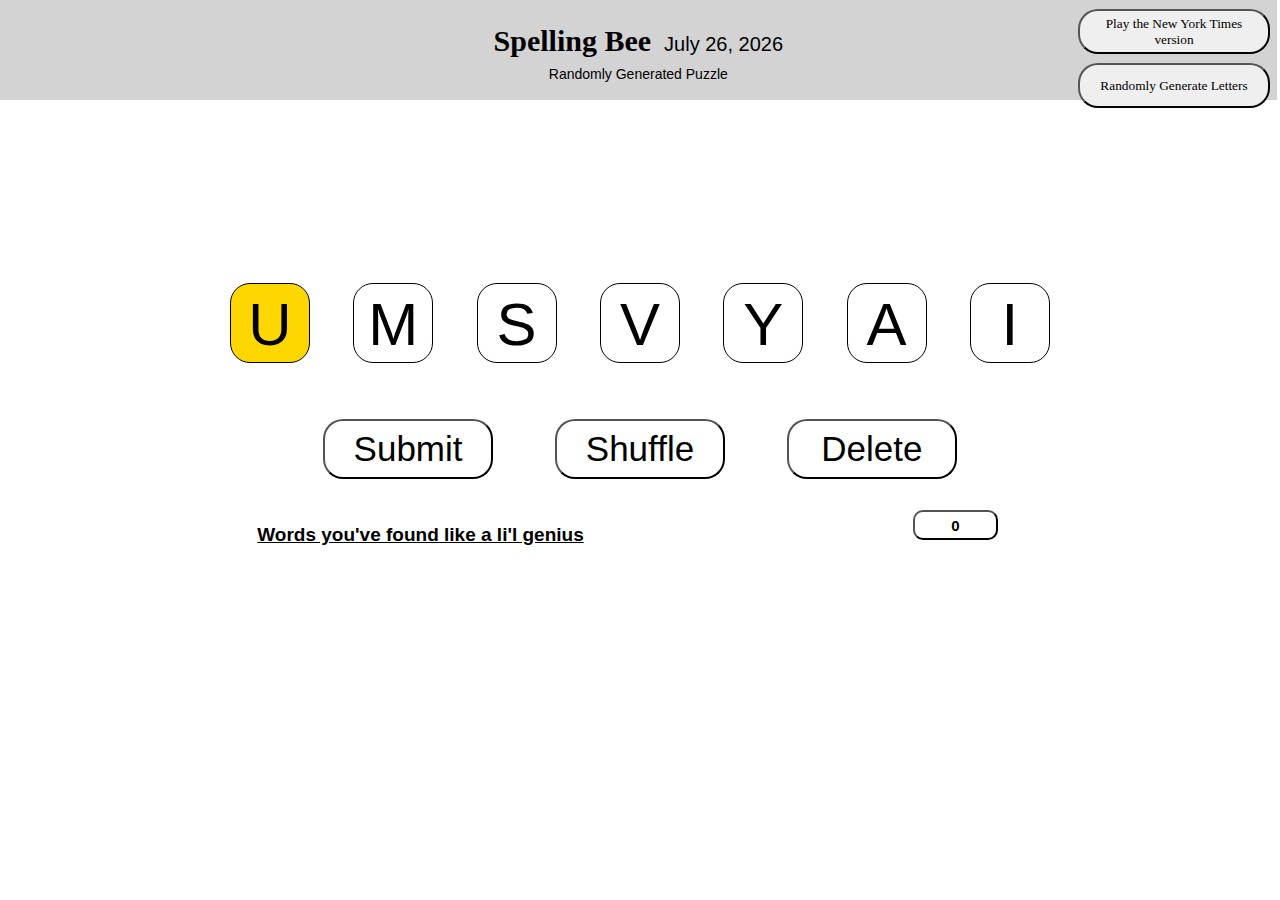
==== index.html @ ce537caf "initial transfer of files from portfolio repo" ====
<!doctype html>
<html lang="en">

<head>
    <meta charset="UTF-8">
    <title>Spelling Bee</title>
    <link rel="stylesheet" href="styles.css">
    <link rel="icon" href="https://www.nytimes.com/games-assets/v2/metadata/sb-favicon.ico?v=v7.8.0"  type="image/x-icon">
    <link rel="search" href="newdict.txt" id="file" />
</head>

<body>
    <article id="siteInformation">
        <div id="titleBlock">
            <p id="spellingBeeTitle">Spelling Bee</p>
            <p id="titleSpacer"></p>
            <p id="todaysDate"></p>
            <button id="nytbutton" onclick="scrape()">Play the New York Times version</button>
            <button id="randombutton" onclick="randomLetters()">Randomly Generate Letters</button>
        </div>
        
        <div>
            <p id="credits"></p>
        </div>
    </article>
    <article>
        
        <p id="notification"></p>
    </article>
    <article>
        <p id="wordDisplay"></p>
    </article>

    <table id="letterBody">
        <tr>
            <th>
                <article class="hiddenSquare"></article>
            </th>
            <th>
                <article class="hiddenSquare"></article>
            </th>
            <th>
                <button type="button" id="firstBox" class="square" onclick="input(textContent)">
                    <p class="letter">
                        
                    </p>
                </button>
            </th>
            <th>
                <button class="square" id="secondBox" onclick="input(textContent)">
                    <p class="letter">
                        
                    </p>
                </button>
            </th>
            <th>
                <button class="square" id="thirdBox" onclick="input(textContent)">
                    <p class="letter">
                        
                    </p>
                </button>
            </th>
            <th>
                <button class="specialSquare" id="fourthBox" onclick="input(textContent)">
                    <p class="letter">
                        
                    </p>

                </button>
            </th>
            <th>
                <button class="square" id="fifthBox" onclick="input(textContent)">
                    <p class="letter">
                        
                    </p>
                </button>
            </th>
            <th>
                <button class="square" id="sixthBox" onclick="input(textContent)">
                    <p class="letter">
                        
                    </p>
                </button>
            </th>
            <th>
                <button class="square" id="seventhBox" onclick="input(textContent)">
                    <p class="letter">
                        
                    </p>
                </button>
            </th>
            
            <th>
                <article class="hiddenSquare"></article>
            </th>
            <th>
                <article class="hiddenSquare"></article>
            </th>
        </tr>

    </table>

    <table id="editButtons">
        <tr>
            <th>
                <article class="hiddenRectangle"></article>
            </th>
            <th>
                <article class="hiddenRectangle"></article>
            </th>
            <th>
                <button class="rectangle" onclick="checkLength()">
                    <p class="buttonText">Submit</p>
                </button>
            </th>
            <th>
                <button class="rectangle" onclick="shuffle()">
                    <p class="buttonText">Shuffle</p>
                </button>
            </th>
            <th>
                <button class="rectangle" onclick="deleteLetter()">
                    <p class="buttonText">Delete</p>
                </button>
            </th>
            <th>

                <article class="hiddenRectangle"></article>
            </th>
            <th>
                <article class="hiddenRectangle"></article>
            </th>

        </tr>

    </table>
    
    <table>
        <tr>
            <th id="wordBankTitleCell">
                <p id="wordBankTitle">Words you've found like a li'l genius</p>
            </th>
            <th>
                <button class="smallRectangle" onclick="showScoringGuidelines()">
                    <p id="pointCounter"></p>
                </button>
            </th>
            <!--
            <th id="clearButtonCell">
                <button class="smallRectangle" onclick="clearBank()">
                    <p class="smallButtonText">Clear</p>
                </button>
            </th>
            -->
        </tr>
    </table>
    
    
    <p id="wordBank"></p>

    

</body>
<script type="text/javascript" src="app.js"></script>



</html>
---- styles.css ----
button {
    outline: none;
}

#nytbutton {
    margin-right: 10px;
    right: 0;
    top: 1vh;
    margin-top: 0;
    position: fixed;
    width: 15vw;
    height: 5vh;
    font-family: trebuchet ms;
    border-radius: 20px;
    user-select: none;
}

#nytbutton:hover {
    transform: scale(1.05);
}
#randombutton:hover {
    transform: scale(1.05);
}

#randombutton {
    margin-right: 10px;
    right: 0;
    top: 5vh;
    margin-top: 2vh;
    position: fixed;
    width: 15vw;
    height: 5vh;
    font-family: trebuchet ms;
    border-radius: 20px;
    user-select: none;
}
.square {
    border: 1px solid black;
    height: 80px;
    width: 80px;
    background-color: white;
    text-align: center;
    margin-left: auto;
    margin-right: auto;
    //display: inline;
    border-radius: 20px;
    line-height: 80px;
    font-size: 60px;
    user-select: none;
}

.specialSquare {
    border: 1px solid black;
    height: 80px;
    width: 80px;
    background-color: gold;
    text-align: center;
    margin-left: auto;
    margin-right: auto;
    //display: inline;
    border-radius: 20px;
    line-height: 80px;
    font-size: 60px;
    user-select: none;
}

.hiddenSquare {
    width: 5vw;
}

.hiddenRectangle {
    width: 8vw;
}

.square:hover {
    background-color: lightgrey;
    transform: scale(1.1);
}

.specialSquare:hover {
    background-color: lightgrey;
    transform: scale(1.1);
}

.letter {
    height: 80px;
    margin-top: auto;
    margin-bottom: auto;
    vertical-align: middle;
    line-height: 80px;
    font-size: 70px;
    user-select: none;
}

#siteInformation {
    height: 100px;
    background-color: lightgrey;
    width: 101%;
    margin-top: -8px;
    margin-left: -8px;
    margin-right: -8px;

}

@font-face {
    font-family: karnak;
    src: url(karnakpro-black.otf);
}

#titleSpacer {
    display: inline-block;
    width: 5px;
}

#titleBlock {
    padding-top: 1.5%;
    text-align: center;
}


#spellingBeeTitle {
    display: inline-block;
    text-align: center;
    font-family: karnak;
    font-weight: bold;
    font-size: 30px;
    margin: 0;
}

#todaysDate {
    display: inline-block;
    text-align: center;
    margin: 0;
    font-family: arial;
    font-size: 20px;
    margin: 0;
}


#notification {
    height: 30px;
    text-align: center;
    padding-top: 10px;
    margin-top: 0px;
    font-family: arial;
    font-size: 20px;
    line-height: 20px;
}

#wordDisplay {
    padding-top: 0px;
    margin-top: 0px;
    text-align: center;
    line-height: 80px;
    font-size: 70px;
    height: 80px;
    line-height: 80px;
    font-family: arial;
    margin-bottom: 40px;
    
}

#credits {
    text-align: center;
    margin: 0;
    margin-top: 8px;
    font-family: arial;
    font-size: 14px;    
}


table {
    width: 100%;
    margin-left: auto;
    margin-right: auto;
    align-content: center;
    
}

.rectangle {
    height: 60px;
    width: 170px;
    border-radius: 20px;
    background-color: white;
}

.rectangle:hover {
    background-color: lightgrey;
    transform: scale(1.1);
}

#editButtons {
    padding-top: 50px;
}

.buttonText {
    font-size: 35px;
    margin-top: auto;
    margin-bottom: auto;
    user-select: none;
}


.smallRectangle {
    height: 30px;
    width: 85px;
    border-radius: 10px;
    background-color: white;
}

.smallRectangle:hover {
    // background-color: lightgrey;
    transform: scale(1.1);
}

.smallButtonText {
    margin-top: auto;
    margin-bottom: auto;
    font-size: 15px;
    font-weight: bold;
    user-select: none;
}

#pointCounter {
    margin-top: auto;
    margin-bottom: auto;
    font-size: 15px;
    font-weight: bold;
    user-select: none;
}

#wordBankTitleCell {
    width: 50%;
}

#clearButtonCell {
    width: 50%;
    padding-top: 20px;
}


#wordBankTitle {
    padding-left: 15vw;
    padding-top: 20px;
    font-family: arial;
    font-size: 19px;
    text-decoration: underline;
    
}

#wordBank {
    padding-left: 10%;
    padding-top: 10px;
    font-family: arial;
    font-size: 19px;    
}
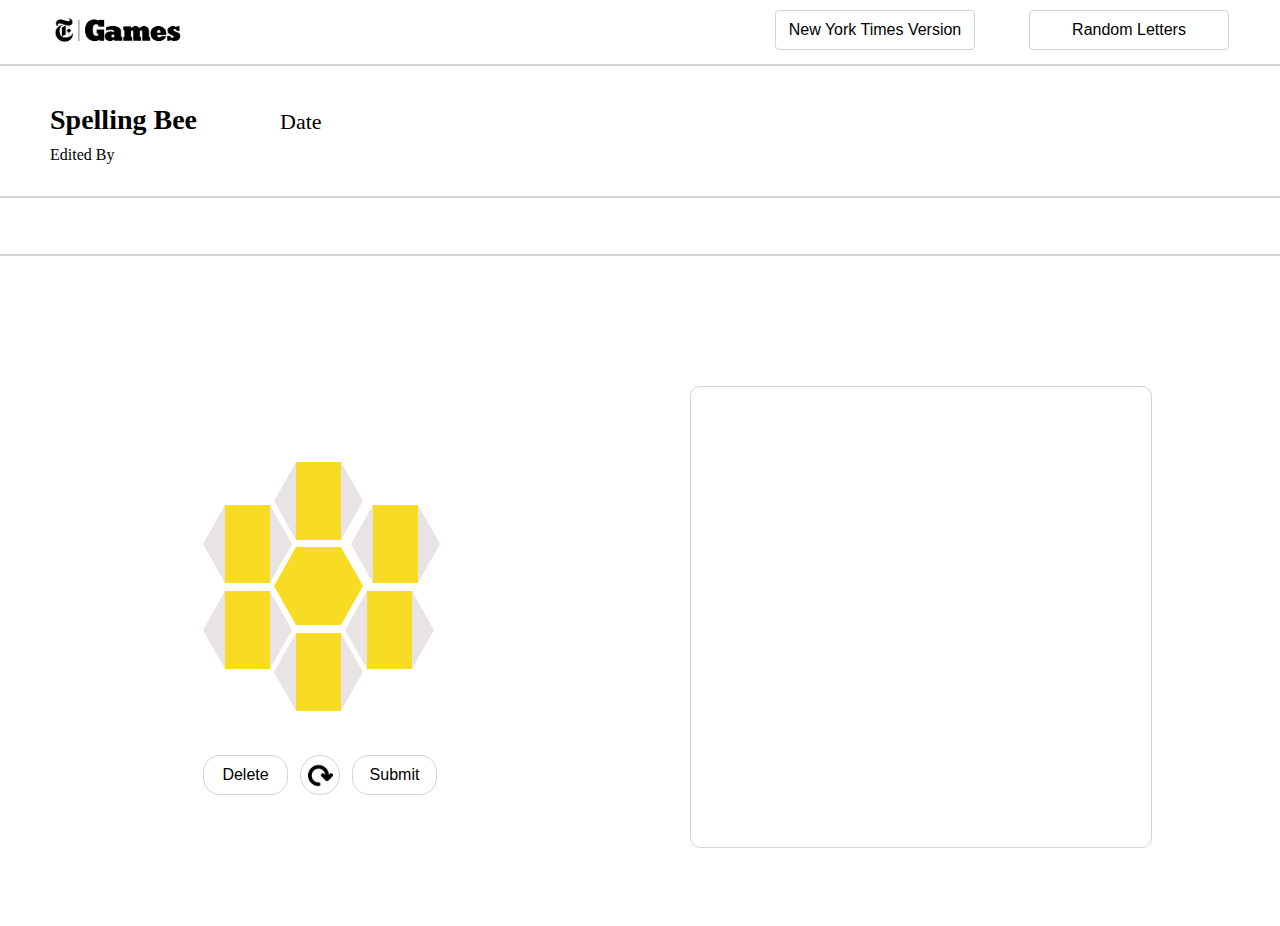
==== commit 3eaae43c: "update UI to match NYT site" ====
--- a/index.html
+++ b/index.html
@@ -3,166 +3,109 @@
 
 <head>
     <meta charset="UTF-8">
-    <title>Spelling Bee</title>
+    <title>Spelling Bee - The New York Times</title>
     <link rel="stylesheet" href="styles.css">
     <link rel="icon" href="https://www.nytimes.com/games-assets/v2/metadata/sb-favicon.ico?v=v7.8.0"  type="image/x-icon">
     <link rel="search" href="newdict.txt" id="file" />
 </head>
 
 <body>
-    <article id="siteInformation">
-        <div id="titleBlock">
-            <p id="spellingBeeTitle">Spelling Bee</p>
-            <p id="titleSpacer"></p>
-            <p id="todaysDate"></p>
-            <button id="nytbutton" onclick="scrape()">Play the New York Times version</button>
-            <button id="randombutton" onclick="randomLetters()">Randomly Generate Letters</button>
+    
+    <div id="logo-section">
+        <div id="times-logo"></div>
+        <div id="game-mode-button-section">
+            <button class="large-rectangle-button" onclick="scrape()">New York Times Version</button>
+            <button class="large-rectangle-button" onclick="randomLetters()">Random Letters</button>
+        </div>
+    </div>
+    <div id="title-section">
+        <div id="title-and-date-section">
+            <p id="spelling-bee-title">Spelling Bee</p>
+            <p id="date-title">Date</p>
+        </div>
+        <p id="edited-by-title">Edited By </p>
+
+    </div>
+    <div id="option-bar-section">
+    
+    </div>
+    
+    <div id="main-grid">
+        
+        <div id="letter-half">
+            <div id="notification-box"></div>
+            <div id="word-entry"></div>
+            <div id="letter-board">
+                
+                <div class="hex-row">
+                    <div class="hex invisible">
+                        <div class="left"></div>
+                        <div class="middle"></div>
+                        <div class="right"></div>
+                    </div>
+                    <div class="hex even" onclick="input(3)">
+                        <div class="left"></div>
+                        <div class="middle" id="thirdBox"></div>
+                        <div class="right"></div>
+                    </div>
+                    <div class="hex invisible">
+                        <div class="left"></div>
+                        <div class="middle"></div>
+                        <div class="right"></div>
+                    </div>
+                </div>
+                <div class="hex-row">
+                    <div class="hex" onclick="input(2)">
+                        <div class="left"></div>
+                        <div class="middle" id="secondBox"></div>
+                        <div class="right"></div>
+                    </div>
+                    <div class="hex even" onclick="input(1)">
+                        <div class="left gold"></div>
+                        s<div class="middle" id="firstBox"></div>
+                        <div class="right gold"></div>
+                    </div>
+                    <div class="hex" onclick="input(4)">
+                        <div class="left"></div>
+                        <div class="middle" id="fourthBox"></div>
+                        <div class="right"></div>
+                    </div>
+                </div>
+                <div class="hex-row">
+                    <div class="hex" onclick="input(5)">
+                        <div class="left"></div>
+                        <div class="middle" id="fifthBox"></div>
+                        <div class="right"></div>
+                    </div>
+                    <div class="hex even" onclick="input(6)">
+                        <div class="left"></div>
+                        <div class="middle" id="sixthBox"></div>
+                        <div class="right"></div>
+                    </div>
+                    <div class="hex" onclick="input(7)">
+                        <div class="left"></div>
+                        <div class="middle" id="seventhBox"></div>
+                        <div class="right"></div>
+                    </div>
+                </div>
+            </div>
+            
+            <div id="game-button-section">
+                <button class="rectangle-button" onclick="deleteLetter()">Delete</button>
+                <button class="circle-button" id="shuffle-button" onclick="shuffle()"></button>
+                <button class="rectangle-button" onclick="checkLength()">Submit</button>
+            </div>
         </div>
         
-        <div>
-            <p id="credits"></p>
+        <div id="found-words-half">
+            <div id="point-counter"></div>
+            <div id="word-bank-outline">
+                <div id="word-bank"></div>
+            </div>
         </div>
-    </article>
-    <article>
-        
-        <p id="notification"></p>
-    </article>
-    <article>
-        <p id="wordDisplay"></p>
-    </article>
-
-    <table id="letterBody">
-        <tr>
-            <th>
-                <article class="hiddenSquare"></article>
-            </th>
-            <th>
-                <article class="hiddenSquare"></article>
-            </th>
-            <th>
-                <button type="button" id="firstBox" class="square" onclick="input(textContent)">
-                    <p class="letter">
-                        
-                    </p>
-                </button>
-            </th>
-            <th>
-                <button class="square" id="secondBox" onclick="input(textContent)">
-                    <p class="letter">
-                        
-                    </p>
-                </button>
-            </th>
-            <th>
-                <button class="square" id="thirdBox" onclick="input(textContent)">
-                    <p class="letter">
-                        
-                    </p>
-                </button>
-            </th>
-            <th>
-                <button class="specialSquare" id="fourthBox" onclick="input(textContent)">
-                    <p class="letter">
-                        
-                    </p>
-
-                </button>
-            </th>
-            <th>
-                <button class="square" id="fifthBox" onclick="input(textContent)">
-                    <p class="letter">
-                        
-                    </p>
-                </button>
-            </th>
-            <th>
-                <button class="square" id="sixthBox" onclick="input(textContent)">
-                    <p class="letter">
-                        
-                    </p>
-                </button>
-            </th>
-            <th>
-                <button class="square" id="seventhBox" onclick="input(textContent)">
-                    <p class="letter">
-                        
-                    </p>
-                </button>
-            </th>
-            
-            <th>
-                <article class="hiddenSquare"></article>
-            </th>
-            <th>
-                <article class="hiddenSquare"></article>
-            </th>
-        </tr>
-
-    </table>
-
-    <table id="editButtons">
-        <tr>
-            <th>
-                <article class="hiddenRectangle"></article>
-            </th>
-            <th>
-                <article class="hiddenRectangle"></article>
-            </th>
-            <th>
-                <button class="rectangle" onclick="checkLength()">
-                    <p class="buttonText">Submit</p>
-                </button>
-            </th>
-            <th>
-                <button class="rectangle" onclick="shuffle()">
-                    <p class="buttonText">Shuffle</p>
-                </button>
-            </th>
-            <th>
-                <button class="rectangle" onclick="deleteLetter()">
-                    <p class="buttonText">Delete</p>
-                </button>
-            </th>
-            <th>
-
-                <article class="hiddenRectangle"></article>
-            </th>
-            <th>
-                <article class="hiddenRectangle"></article>
-            </th>
-
-        </tr>
-
-    </table>
-    
-    <table>
-        <tr>
-            <th id="wordBankTitleCell">
-                <p id="wordBankTitle">Words you've found like a li'l genius</p>
-            </th>
-            <th>
-                <button class="smallRectangle" onclick="showScoringGuidelines()">
-                    <p id="pointCounter"></p>
-                </button>
-            </th>
-            <!--
-            <th id="clearButtonCell">
-                <button class="smallRectangle" onclick="clearBank()">
-                    <p class="smallButtonText">Clear</p>
-                </button>
-            </th>
-            -->
-        </tr>
-    </table>
-    
-    
-    <p id="wordBank"></p>
-
-    
+    </div>
 
 </body>
 <script type="text/javascript" src="app.js"></script>
 
-
-
 </html>--- a/styles.css
+++ b/styles.css
@@ -1,263 +1,312 @@
-
-button {
-    outline: none;
-}
-
-#nytbutton {
-    margin-right: 10px;
-    right: 0;
-    top: 1vh;
-    margin-top: 0;
+html {
+    scroll-behavior: smooth;
+}
+
+body{
+    width: 100%;
+    margin: 0;
+    padding: 0;
+    overflow-x: hidden;
+    overflow-y: scroll;
+}
+
+div{
+}
+
+#logo-section{
+    height: 64px;
+    width: 100%;
     position: fixed;
-    width: 15vw;
-    height: 5vh;
-    font-family: trebuchet ms;
-    border-radius: 20px;
+    background-color: white;
+    border-bottom: 2px solid lightgray;
+}
+
+#times-logo{
+    margin-top: 10px;
+    margin-left: 50px;
+    width: 200px;
+    height: 40px;
+    
+    display: inline-block;
+    
+    background-image: url(nyt-games-logo.png);
+    background-size: contain;
+    background-repeat: no-repeat;
+    background-position: eft;
+}
+
+#game-mode-button-section {
+    margin: 0;
+    padding: 0;
+    margin-top: 10px;
+    width: 505px;
+    float: right;
+}
+
+.large-rectangle-button{
+    height: 40px;
+    width: 200px;
+    border-radius: 4px;
+    margin-right: 50px;
+    background-color: white;
+    border: 1px solid lightgray;
+    
+    font-size: 16px;
     user-select: none;
 }
 
-#nytbutton:hover {
+.large-rectangle-button:hover {
+    background-color: lightgray;
     transform: scale(1.05);
 }
-#randombutton:hover {
-    transform: scale(1.05);
-}
-
-#randombutton {
-    margin-right: 10px;
-    right: 0;
-    top: 5vh;
-    margin-top: 2vh;
-    position: fixed;
-    width: 15vw;
-    height: 5vh;
-    font-family: trebuchet ms;
-    border-radius: 20px;
-    user-select: none;
-}
-.square {
-    border: 1px solid black;
-    height: 80px;
-    width: 80px;
-    background-color: white;
-    text-align: center;
+
+
+/*  Title Section   */
+
+#title-section{
+    padding-top: 64px;
+    height: 132px;
+    width: 100%;
+    border-bottom: 2px solid lightgray;
+    
+}
+
+#title-and-date-section{
+    padding-top: 40px;
+    padding-left: 50px;
+    display: grid;
+    grid-template-columns: 230px 200px;
+}
+
+#spelling-bee-title{
+    margin: 0;
+    
+    font-weight: bold;
+    font-size: 28px;
+    font-family: verdana;
+}
+
+#date-title{
+    margin: 0;
+    padding-top: 5px;
+    
+    display: table-cell;
+    vertical-align: top;
+    
+    font-size: 22px;
+    font-family: verdana;
+}
+
+#edited-by-title{
+    padding-left: 50px;
+    padding-top: 10px;
+    margin: 0;
+    width: 100%;
+    
+    font-family: verdana;
+    
+}
+
+
+/*      option bar section      */
+
+#option-bar-section{
+    height: 56px;
+    width: 100%;
+    border-bottom: 2px solid lightgray;
+}
+
+
+
+
+/*      main page       */
+
+#main-grid{
+    height: 670px;
+    display: grid;
+    grid-template-columns: 50vw 50vw;
+}
+
+#letter-half{
+    background-color: white;
+    
+    width: 234px;
     margin-left: auto;
     margin-right: auto;
-    //display: inline;
-    border-radius: 20px;
-    line-height: 80px;
-    font-size: 60px;
-    user-select: none;
-}
-
-.specialSquare {
-    border: 1px solid black;
+    margin-top: 50px;
+    
+    height: 400px;
+
+}
+
+#notification-box{
+    text-align: center;
+    
+    font-family: verdana;
+    height: 24px;
+    font-size: 24px;
+    margin-bottom: 10px;
+}
+
+#word-entry{
     height: 80px;
-    width: 80px;
-    background-color: gold;
-    text-align: center;
-    margin-left: auto;
-    margin-right: auto;
-    //display: inline;
-    border-radius: 20px;
-    line-height: 80px;
-    font-size: 60px;
-    user-select: none;
-}
-
-.hiddenSquare {
-    width: 5vw;
-}
-
-.hiddenRectangle {
-    width: 8vw;
-}
-
-.square:hover {
-    background-color: lightgrey;
-    transform: scale(1.1);
-}
-
-.specialSquare:hover {
-    background-color: lightgrey;
-    transform: scale(1.1);
-}
-
-.letter {
-    height: 80px;
-    margin-top: auto;
-    margin-bottom: auto;
-    vertical-align: middle;
-    line-height: 80px;
-    font-size: 70px;
-    user-select: none;
-}
-
-#siteInformation {
-    height: 100px;
-    background-color: lightgrey;
-    width: 101%;
-    margin-top: -8px;
-    margin-left: -8px;
-    margin-right: -8px;
-
-}
-
-@font-face {
-    font-family: karnak;
-    src: url(karnakpro-black.otf);
-}
-
-#titleSpacer {
-    display: inline-block;
-    width: 5px;
-}
-
-#titleBlock {
-    padding-top: 1.5%;
-    text-align: center;
-}
-
-
-#spellingBeeTitle {
-    display: inline-block;
-    text-align: center;
-    font-family: karnak;
-    font-weight: bold;
-    font-size: 30px;
-    margin: 0;
-}
-
-#todaysDate {
-    display: inline-block;
-    text-align: center;
-    margin: 0;
-    font-family: arial;
-    font-size: 20px;
-    margin: 0;
-}
-
-
-#notification {
-    height: 30px;
-    text-align: center;
-    padding-top: 10px;
-    margin-top: 0px;
-    font-family: arial;
-    font-size: 20px;
-    line-height: 20px;
-}
-
-#wordDisplay {
-    padding-top: 0px;
-    margin-top: 0px;
+    
     text-align: center;
     line-height: 80px;
-    font-size: 70px;
-    height: 80px;
-    line-height: 80px;
-    font-family: arial;
-    margin-bottom: 40px;
-    
-}
-
-#credits {
-    text-align: center;
-    margin: 0;
-    margin-top: 8px;
-    font-family: arial;
-    font-size: 14px;    
-}
-
-
-table {
-    width: 100%;
-    margin-left: auto;
-    margin-right: auto;
-    align-content: center;
-    
-}
-
-.rectangle {
-    height: 60px;
-    width: 170px;
+    font-size: 50px;
+    font-weight: bold;
+    
+    font-family: verdana;
+    
+}
+
+
+#game-button-section{
+    width: 234px;
+    height: 100px;
+    
+    display: grid;
+    grid-template-columns: 85px 40px 85px;
+    grid-column-gap: 12px;
+    
+    margin-top: 35px;
+}
+
+.rectangle-button{
+    height: 40px;
+    width: 85px;
+    border-radius: 17px;
+    background-color: white;
+    border: 1px solid lightgray;
+    
+    font-size: 16px;
+    user-select: none;
+}
+
+.rectangle-button:hover {
+    background-color: lightgray;
+    transform: scale(1.05);
+}
+
+#shuffle-button{
+    background-image: url(shuffle-icon.png);
+    background-size: 25px 25px;
+    background-repeat: no-repeat;
+    background-position: center;
+}
+
+.circle-button{
+    height: 40px;
+    width: 40px;
     border-radius: 20px;
     background-color: white;
-}
-
-.rectangle:hover {
-    background-color: lightgrey;
-    transform: scale(1.1);
-}
-
-#editButtons {
-    padding-top: 50px;
-}
-
-.buttonText {
-    font-size: 35px;
-    margin-top: auto;
-    margin-bottom: auto;
+    
+    border: 1px solid lightgray;
+}
+
+.circle-button:hover {
+    background-color: lightgray;
+    transform: scale(1.05);
+}
+
+
+/*      found words     */
+
+#found-words-half{
+    background-color: white;
+    padding-left: 50px;
+}
+
+#point-counter{
+    margin-top: 100px;
+    height: 30px;
+    font-family: verdana;
+}
+
+#word-bank-outline{
+    padding-top: 30px;
+    padding: 30px;
+    width: 400px;
+    height: 400px;
+    
+    border: 1px solid lightgrey;
+    border-radius: 10px;
+}
+
+#word-bank{
+    
+    font-family: verdana;
+}
+
+
+/*      hexagon     */
+
+#letter-board{
+    width: 250px;
+    height: 300px
+}
+
+
+
+.hex {
+    float: left;
+    margin-right: -18px;
+    margin-bottom: -34.615px;
+}
+
+.hex .left {
+    float: left;
+    width: 0;
+    border-right: 22.5px solid #e8e4e4;
+    border-top: 39px solid transparent;
+    border-bottom: 39px solid transparent;
+}
+
+.hex .middle {
+    float: left;
+    width: 45px;
+    height: 78px;
+    background: #f8dc24;
+    
+    font-family: verdana;
+    font-weight: bolder;
+    font-size: 24px;
+    
     user-select: none;
-}
-
-
-.smallRectangle {
-    height: 30px;
-    width: 85px;
-    border-radius: 10px;
-    background-color: white;
-}
-
-.smallRectangle:hover {
-    // background-color: lightgrey;
-    transform: scale(1.1);
-}
-
-.smallButtonText {
-    margin-top: auto;
-    margin-bottom: auto;
-    font-size: 15px;
-    font-weight: bold;
-    user-select: none;
-}
-
-#pointCounter {
-    margin-top: auto;
-    margin-bottom: auto;
-    font-size: 15px;
-    font-weight: bold;
-    user-select: none;
-}
-
-#wordBankTitleCell {
-    width: 50%;
-}
-
-#clearButtonCell {
-    width: 50%;
-    padding-top: 20px;
-}
-
-
-#wordBankTitle {
-    padding-left: 15vw;
-    padding-top: 20px;
-    font-family: arial;
-    font-size: 19px;
-    text-decoration: underline;
-    
-}
-
-#wordBank {
-    padding-left: 10%;
-    padding-top: 10px;
-    font-family: arial;
-    font-size: 19px;    
-}
-
-
-
-
-
-
+    
+    display: flex;
+    justify-content: center;
+    align-items: center;
+}
+
+.left.gold {
+    border-right-color: #f8dc24;
+}
+
+
+
+.hex .right {
+    float: left;
+    width: 0;
+    border-left: 22.5px solid #e8e4e4;
+    border-top: 39px solid transparent;
+    border-bottom: 39px solid transparent;
+}
+
+.right.gold {
+    border-left-color: #f8dc24;
+}
+
+.hex-row {
+    clear: left;
+}
+
+.hex.even {
+    margin-top: 42px;
+}
+
+.hex.invisible {
+    visibility: hidden;
+}
+
+
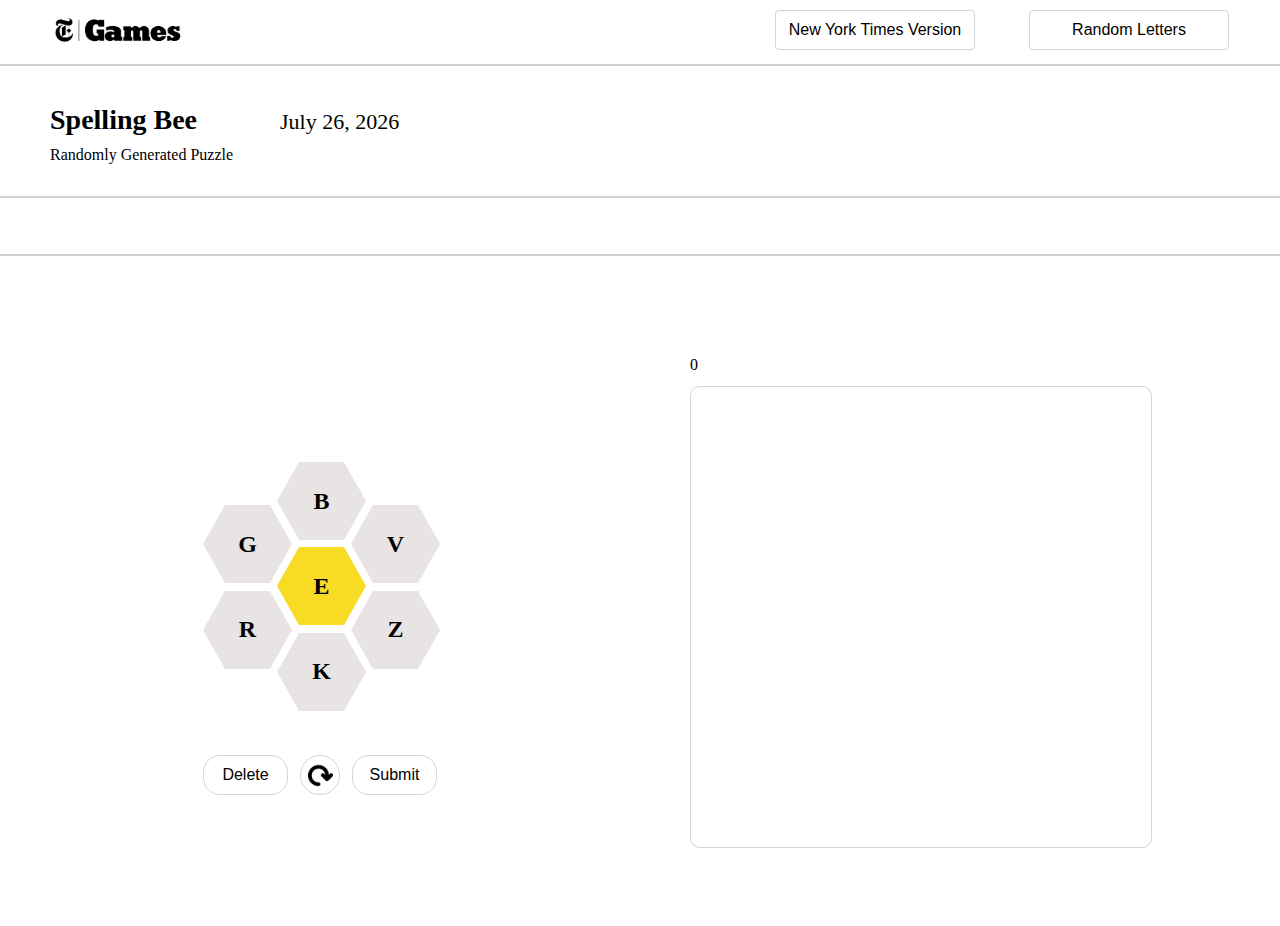
==== commit 01606aa2: "the hidden "s" ong" ====
--- a/index.html
+++ b/index.html
@@ -62,7 +62,7 @@
                     </div>
                     <div class="hex even" onclick="input(1)">
                         <div class="left gold"></div>
-                        s<div class="middle" id="firstBox"></div>
+                        <div class="middle" id="firstBox"></div>
                         <div class="right gold"></div>
                     </div>
                     <div class="hex" onclick="input(4)">
--- a/styles.css
+++ b/styles.css
@@ -246,11 +246,14 @@
     height: 300px
 }
 
+#invis{
+    opacity: 0;
+}
 
 
 .hex {
     float: left;
-    margin-right: -18px;
+    margin-right: -15px;
     margin-bottom: -34.615px;
 }
 
